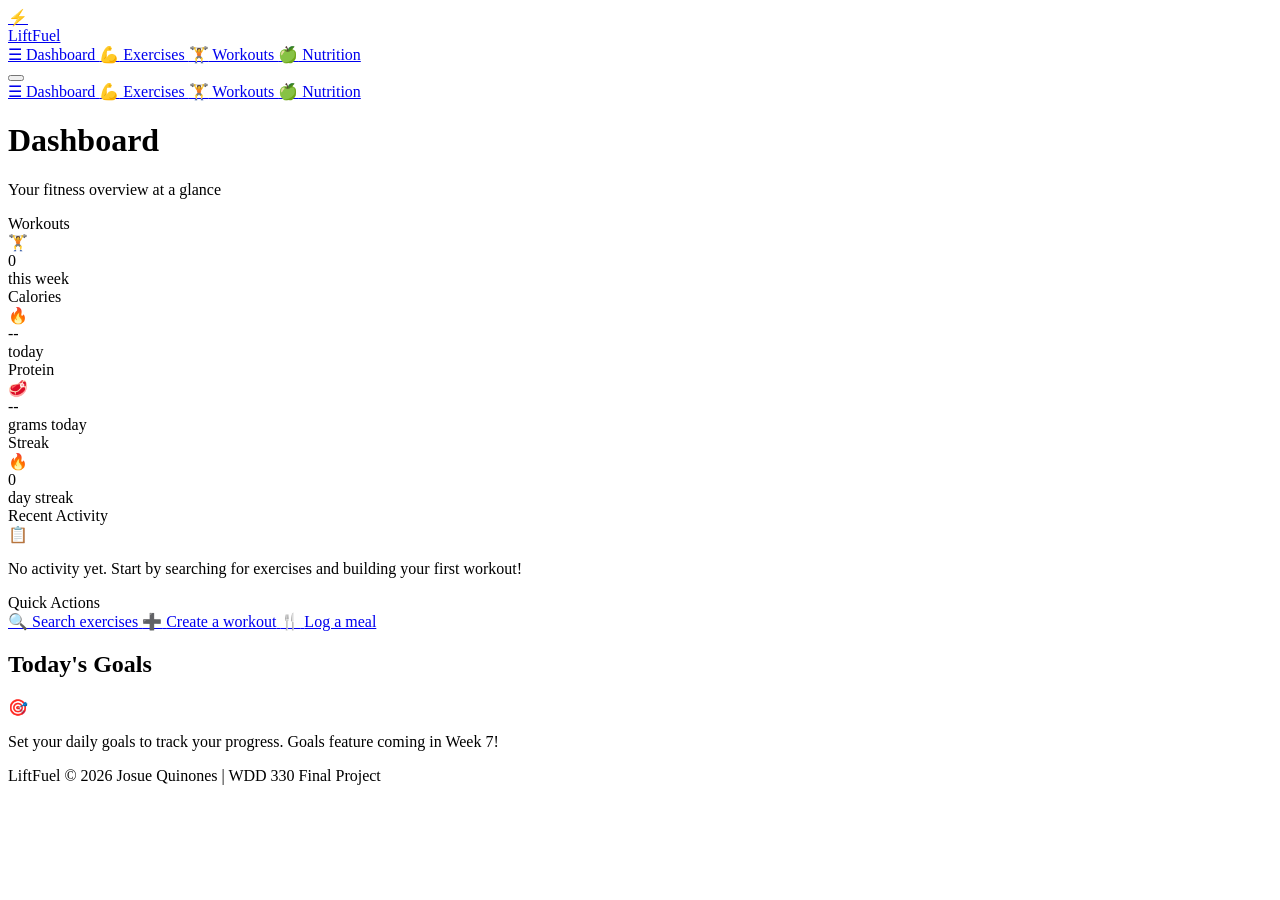
==== index.html @ 5df855d7 "Add HTML pages (dashboard, exercises, workouts, nutrition)" ====
<!DOCTYPE html>
<html lang="en">
<head>
  <meta charset="UTF-8">
  <meta name="viewport" content="width=device-width, initial-scale=1.0">
  <title>LiftFuel - Dashboard</title>
  <link rel="preconnect" href="https://fonts.googleapis.com">
  <link href="https://fonts.googleapis.com/css2?family=Inter:wght@400;500;600;700;800&display=swap" rel="stylesheet">
  <link rel="stylesheet" href="css/styles.css">
</head>
<body>

  <!-- Header -->
  <header class="site-header">
    <div class="container header-inner">
      <a href="index.html" class="logo">
        <div class="logo-icon">&#9889;</div>
        Lift<span>Fuel</span>
      </a>

      <nav class="main-nav" id="desktopNav">
        <a href="index.html" class="active">
          <span class="nav-icon">&#9776;</span> Dashboard
        </a>
        <a href="exercises.html">
          <span class="nav-icon">&#128170;</span> Exercises
        </a>
        <a href="workouts.html">
          <span class="nav-icon">&#127947;</span> Workouts
        </a>
        <a href="nutrition.html">
          <span class="nav-icon">&#127823;</span> Nutrition
        </a>
      </nav>

      <button class="menu-toggle" id="menuToggle" aria-label="Toggle menu">
        <span></span>
        <span></span>
        <span></span>
      </button>
    </div>
  </header>

  <!-- Mobile Nav -->
  <nav class="mobile-nav" id="mobileNav">
    <a href="index.html" class="active">
      <span class="nav-icon">&#9776;</span> Dashboard
    </a>
    <a href="exercises.html">
      <span class="nav-icon">&#128170;</span> Exercises
    </a>
    <a href="workouts.html">
      <span class="nav-icon">&#127947;</span> Workouts
    </a>
    <a href="nutrition.html">
      <span class="nav-icon">&#127823;</span> Nutrition
    </a>
  </nav>

  <!-- Main Content -->
  <main class="page-content">
    <div class="container">

      <!-- Page Header -->
      <div class="page-header">
        <h1>Dashboard</h1>
        <p>Your fitness overview at a glance</p>
      </div>

      <!-- Stat Cards -->
      <div class="grid-4" id="statCards">
        <div class="card stat-card">
          <div class="card-header">
            <span class="card-title">Workouts</span>
            <div class="card-icon green">&#127947;</div>
          </div>
          <div class="card-value" id="statWorkouts">0</div>
          <div class="card-subtitle">this week</div>
        </div>

        <div class="card stat-card">
          <div class="card-header">
            <span class="card-title">Calories</span>
            <div class="card-icon orange">&#128293;</div>
          </div>
          <div class="card-value" id="statCalories">--</div>
          <div class="card-subtitle">today</div>
        </div>

        <div class="card stat-card">
          <div class="card-header">
            <span class="card-title">Protein</span>
            <div class="card-icon blue">&#129385;</div>
          </div>
          <div class="card-value" id="statProtein">--</div>
          <div class="card-subtitle">grams today</div>
        </div>

        <div class="card stat-card">
          <div class="card-header">
            <span class="card-title">Streak</span>
            <div class="card-icon red">&#128293;</div>
          </div>
          <div class="card-value" id="statStreak">0</div>
          <div class="card-subtitle">day streak</div>
        </div>
      </div>

      <!-- Two Column Layout -->
      <div class="grid-2" style="margin-top: var(--space-xl);">

        <!-- Recent Activity -->
        <div class="card">
          <div class="card-header">
            <span class="card-title">Recent Activity</span>
          </div>
          <div class="state-message" id="recentActivity">
            <div class="state-icon">&#128203;</div>
            <p>No activity yet. Start by searching for exercises and building your first workout!</p>
          </div>
        </div>

        <!-- Quick Actions -->
        <div class="card">
          <div class="card-header">
            <span class="card-title">Quick Actions</span>
          </div>
          <div class="quick-actions">
            <a href="exercises.html" class="quick-action-item">
              <span class="qa-icon">&#128269;</span>
              <span class="qa-text">Search exercises</span>
            </a>
            <a href="workouts.html" class="quick-action-item">
              <span class="qa-icon">&#10133;</span>
              <span class="qa-text">Create a workout</span>
            </a>
            <a href="nutrition.html" class="quick-action-item">
              <span class="qa-icon">&#127860;</span>
              <span class="qa-text">Log a meal</span>
            </a>
          </div>
        </div>

      </div>

      <!-- Today's Goals (placeholder) -->
      <div style="margin-top: var(--space-xl);">
        <div class="section-header">
          <h2>Today's Goals</h2>
        </div>
        <div class="card">
          <div class="state-message" id="todayGoals">
            <div class="state-icon">&#127919;</div>
            <p>Set your daily goals to track your progress. Goals feature coming in Week 7!</p>
          </div>
        </div>
      </div>

    </div>
  </main>

  <!-- Footer -->
  <footer class="site-footer">
    <div class="container">
      <p>LiftFuel &copy; 2026 Josue Quinones | WDD 330 Final Project</p>
    </div>
  </footer>

  <script src="js/ui.js"></script>
  <script src="js/storage.js"></script>
  <script src="js/dashboard.js"></script>
</body>
</html>
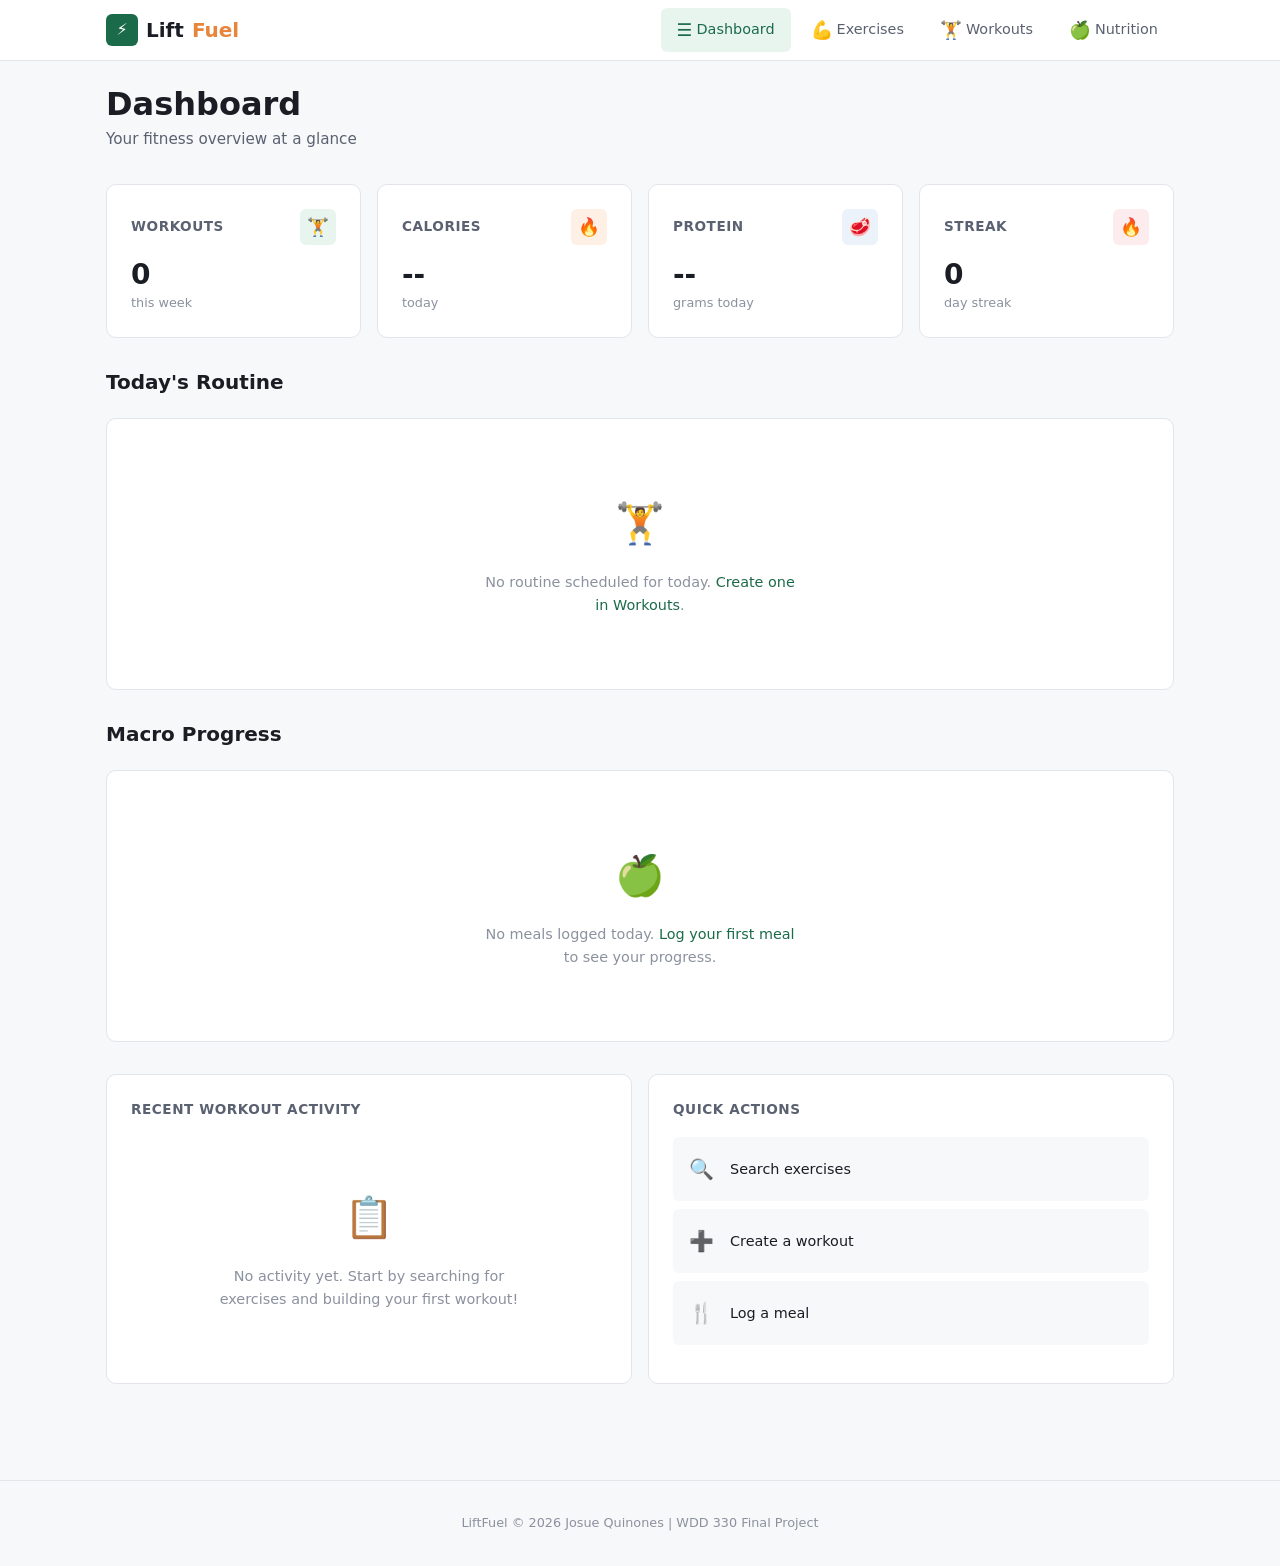
==== commit 94b09d51: "Add Today's Routine and Macro Progress sections Added sections for Today's Routine and Macro Progres" ====
--- a/index.html
+++ b/index.html
@@ -106,13 +106,37 @@
         </div>
       </div>
 
+      <!-- Today's Routine -->
+      <div style="margin-top: var(--space-xl);">
+        <div class="section-header">
+          <h2>Today's Routine</h2>
+        </div>
+        <div class="card" id="todayRoutineCard">
+          <div class="state-message" id="noRoutineMsg">
+            <div class="state-icon">&#127947;</div>
+            <p>No routine scheduled for today. <a href="workouts.html">Create one in Workouts</a>.</p>
+          </div>
+          <div id="todayRoutineContent" style="display: none;"></div>
+        </div>
+      </div>
+
+      <!-- Macro Progress -->
+      <div style="margin-top: var(--space-xl);">
+        <div class="section-header">
+          <h2>Macro Progress</h2>
+        </div>
+        <div class="card" id="macroProgressCard">
+          <div id="macroProgressContent"></div>
+        </div>
+      </div>
+
       <!-- Two Column Layout -->
       <div class="grid-2" style="margin-top: var(--space-xl);">
 
         <!-- Recent Activity -->
         <div class="card">
           <div class="card-header">
-            <span class="card-title">Recent Activity</span>
+            <span class="card-title">Recent Workout Activity</span>
           </div>
           <div class="state-message" id="recentActivity">
             <div class="state-icon">&#128203;</div>
@@ -143,19 +167,6 @@
 
       </div>
 
-      <!-- Today's Goals (placeholder) -->
-      <div style="margin-top: var(--space-xl);">
-        <div class="section-header">
-          <h2>Today's Goals</h2>
-        </div>
-        <div class="card">
-          <div class="state-message" id="todayGoals">
-            <div class="state-icon">&#127919;</div>
-            <p>Set your daily goals to track your progress. Goals feature coming in Week 7!</p>
-          </div>
-        </div>
-      </div>
-
     </div>
   </main>
 
--- a/css/styles.css
+++ b/css/styles.css
@@ -0,0 +1,1148 @@
+/* ============================================
+   LiftFuel - Workout & Nutrition Tracker
+   Base Styles & Graphic Identity
+   ============================================ */
+
+/* --- CSS Custom Properties (Brand Identity) --- */
+:root {
+  /* Primary palette */
+  --color-primary: #1B6B4A;
+  --color-primary-light: #238C61;
+  --color-primary-dark: #145236;
+  --color-primary-bg: #E8F5EE;
+
+  /* Accent */
+  --color-accent: #E8853D;
+  --color-accent-light: #F0A46A;
+  --color-accent-dark: #C96A24;
+
+  /* Neutrals */
+  --color-bg: #F7F8FA;
+  --color-surface: #FFFFFF;
+  --color-border: #E2E5EA;
+  --color-text: #1A1D23;
+  --color-text-secondary: #5A6170;
+  --color-text-muted: #8B919E;
+
+  /* Feedback */
+  --color-success: #22A75D;
+  --color-warning: #E8853D;
+  --color-error: #D94052;
+  --color-info: #3B82C4;
+
+  /* Spacing */
+  --space-xs: 0.25rem;
+  --space-sm: 0.5rem;
+  --space-md: 1rem;
+  --space-lg: 1.5rem;
+  --space-xl: 2rem;
+  --space-2xl: 3rem;
+
+  /* Typography */
+  --font-heading: 'Inter', system-ui, -apple-system, sans-serif;
+  --font-body: 'Inter', system-ui, -apple-system, sans-serif;
+  --font-mono: 'JetBrains Mono', 'Fira Code', monospace;
+
+  /* Radius */
+  --radius-sm: 6px;
+  --radius-md: 10px;
+  --radius-lg: 16px;
+  --radius-full: 9999px;
+
+  /* Shadows */
+  --shadow-sm: 0 1px 3px rgba(0, 0, 0, 0.06);
+  --shadow-md: 0 4px 12px rgba(0, 0, 0, 0.08);
+  --shadow-lg: 0 8px 24px rgba(0, 0, 0, 0.1);
+
+  /* Transitions */
+  --transition-fast: 150ms ease;
+  --transition-base: 250ms ease;
+}
+
+/* --- Reset & Base --- */
+*,
+*::before,
+*::after {
+  box-sizing: border-box;
+  margin: 0;
+  padding: 0;
+}
+
+html {
+  font-size: 16px;
+  scroll-behavior: smooth;
+}
+
+body {
+  font-family: var(--font-body);
+  color: var(--color-text);
+  background: var(--color-bg);
+  line-height: 1.6;
+  min-height: 100vh;
+  -webkit-font-smoothing: antialiased;
+}
+
+a {
+  color: var(--color-primary);
+  text-decoration: none;
+  transition: color var(--transition-fast);
+}
+
+a:hover {
+  color: var(--color-primary-light);
+}
+
+img {
+  max-width: 100%;
+  display: block;
+}
+
+button {
+  cursor: pointer;
+  font-family: inherit;
+  font-size: inherit;
+  border: none;
+  background: none;
+}
+
+ul, ol {
+  list-style: none;
+}
+
+/* --- Typography --- */
+h1, h2, h3, h4 {
+  font-family: var(--font-heading);
+  font-weight: 700;
+  line-height: 1.2;
+  color: var(--color-text);
+}
+
+h1 { font-size: 1.75rem; }
+h2 { font-size: 1.375rem; }
+h3 { font-size: 1.125rem; }
+h4 { font-size: 1rem; }
+
+.text-secondary { color: var(--color-text-secondary); }
+.text-muted { color: var(--color-text-muted); }
+.text-accent { color: var(--color-accent); }
+.text-primary { color: var(--color-primary); }
+
+/* --- Layout --- */
+.container {
+  width: 100%;
+  max-width: 1100px;
+  margin: 0 auto;
+  padding: 0 var(--space-md);
+}
+
+.page-content {
+  padding: var(--space-lg) 0 var(--space-2xl);
+}
+
+/* --- Header & Navigation --- */
+.site-header {
+  background: var(--color-surface);
+  border-bottom: 1px solid var(--color-border);
+  position: sticky;
+  top: 0;
+  z-index: 100;
+}
+
+.header-inner {
+  display: flex;
+  align-items: center;
+  justify-content: space-between;
+  height: 60px;
+}
+
+.logo {
+  display: flex;
+  align-items: center;
+  gap: var(--space-sm);
+  font-family: var(--font-heading);
+  font-weight: 800;
+  font-size: 1.25rem;
+  color: var(--color-text);
+}
+
+.logo-icon {
+  width: 32px;
+  height: 32px;
+  background: var(--color-primary);
+  border-radius: var(--radius-sm);
+  display: flex;
+  align-items: center;
+  justify-content: center;
+  color: white;
+  font-size: 1rem;
+}
+
+.logo span {
+  color: var(--color-accent);
+}
+
+/* Desktop nav */
+.main-nav {
+  display: none;
+}
+
+.main-nav a {
+  display: flex;
+  align-items: center;
+  gap: var(--space-xs);
+  padding: var(--space-sm) var(--space-md);
+  color: var(--color-text-secondary);
+  font-weight: 500;
+  font-size: 0.9rem;
+  border-radius: var(--radius-sm);
+  transition: all var(--transition-fast);
+}
+
+.main-nav a:hover,
+.main-nav a.active {
+  color: var(--color-primary);
+  background: var(--color-primary-bg);
+}
+
+.main-nav a .nav-icon {
+  font-size: 1.1rem;
+}
+
+/* Mobile hamburger */
+.menu-toggle {
+  display: flex;
+  flex-direction: column;
+  gap: 5px;
+  padding: var(--space-sm);
+}
+
+.menu-toggle span {
+  display: block;
+  width: 22px;
+  height: 2px;
+  background: var(--color-text);
+  border-radius: 2px;
+  transition: all var(--transition-base);
+}
+
+.menu-toggle.open span:nth-child(1) {
+  transform: rotate(45deg) translate(5px, 5px);
+}
+.menu-toggle.open span:nth-child(2) {
+  opacity: 0;
+}
+.menu-toggle.open span:nth-child(3) {
+  transform: rotate(-45deg) translate(5px, -5px);
+}
+
+/* Mobile nav drawer */
+.mobile-nav {
+  display: none;
+  position: fixed;
+  top: 60px;
+  left: 0;
+  right: 0;
+  bottom: 0;
+  background: var(--color-surface);
+  z-index: 99;
+  padding: var(--space-lg);
+  flex-direction: column;
+  gap: var(--space-sm);
+}
+
+.mobile-nav.open {
+  display: flex;
+}
+
+.mobile-nav a {
+  display: flex;
+  align-items: center;
+  gap: var(--space-sm);
+  padding: var(--space-md);
+  color: var(--color-text-secondary);
+  font-weight: 500;
+  font-size: 1rem;
+  border-radius: var(--radius-md);
+  transition: all var(--transition-fast);
+}
+
+.mobile-nav a:hover,
+.mobile-nav a.active {
+  color: var(--color-primary);
+  background: var(--color-primary-bg);
+}
+
+.mobile-nav a .nav-icon {
+  font-size: 1.25rem;
+}
+
+/* --- Buttons --- */
+.btn {
+  display: inline-flex;
+  align-items: center;
+  justify-content: center;
+  gap: var(--space-sm);
+  padding: 0.6rem 1.25rem;
+  font-weight: 600;
+  font-size: 0.9rem;
+  border-radius: var(--radius-sm);
+  transition: all var(--transition-fast);
+  white-space: nowrap;
+}
+
+.btn-primary {
+  background: var(--color-primary);
+  color: white;
+}
+.btn-primary:hover {
+  background: var(--color-primary-light);
+  color: white;
+}
+
+.btn-accent {
+  background: var(--color-accent);
+  color: white;
+}
+.btn-accent:hover {
+  background: var(--color-accent-light);
+  color: white;
+}
+
+.btn-outline {
+  border: 1.5px solid var(--color-border);
+  color: var(--color-text);
+  background: var(--color-surface);
+}
+.btn-outline:hover {
+  border-color: var(--color-primary);
+  color: var(--color-primary);
+}
+
+.btn-sm {
+  padding: 0.4rem 0.85rem;
+  font-size: 0.8rem;
+}
+
+.btn-lg {
+  padding: 0.75rem 1.5rem;
+  font-size: 1rem;
+}
+
+/* --- Cards --- */
+.card {
+  background: var(--color-surface);
+  border: 1px solid var(--color-border);
+  border-radius: var(--radius-md);
+  padding: var(--space-lg);
+  transition: box-shadow var(--transition-fast);
+}
+
+.card:hover {
+  box-shadow: var(--shadow-sm);
+}
+
+.card-header {
+  display: flex;
+  align-items: center;
+  justify-content: space-between;
+  margin-bottom: var(--space-md);
+}
+
+.card-title {
+  font-size: 0.85rem;
+  font-weight: 600;
+  color: var(--color-text-secondary);
+  text-transform: uppercase;
+  letter-spacing: 0.04em;
+}
+
+.card-icon {
+  width: 36px;
+  height: 36px;
+  border-radius: var(--radius-sm);
+  display: flex;
+  align-items: center;
+  justify-content: center;
+  font-size: 1.1rem;
+}
+
+.card-value {
+  font-size: 1.75rem;
+  font-weight: 800;
+  color: var(--color-text);
+  line-height: 1;
+  margin-bottom: var(--space-xs);
+}
+
+.card-subtitle {
+  font-size: 0.8rem;
+  color: var(--color-text-muted);
+}
+
+/* --- Grid Layouts --- */
+.grid-2 {
+  display: grid;
+  grid-template-columns: 1fr;
+  gap: var(--space-md);
+}
+
+.grid-3 {
+  display: grid;
+  grid-template-columns: 1fr;
+  gap: var(--space-md);
+}
+
+.grid-4 {
+  display: grid;
+  grid-template-columns: repeat(2, 1fr);
+  gap: var(--space-md);
+}
+
+/* --- Form Elements --- */
+.input-group {
+  position: relative;
+}
+
+.input-group input,
+.input-group select {
+  width: 100%;
+  padding: 0.65rem 1rem;
+  font-family: inherit;
+  font-size: 0.9rem;
+  border: 1.5px solid var(--color-border);
+  border-radius: var(--radius-sm);
+  background: var(--color-surface);
+  color: var(--color-text);
+  transition: border-color var(--transition-fast);
+}
+
+.input-group input:focus,
+.input-group select:focus {
+  outline: none;
+  border-color: var(--color-primary);
+  box-shadow: 0 0 0 3px var(--color-primary-bg);
+}
+
+.input-group input::placeholder {
+  color: var(--color-text-muted);
+}
+
+.search-bar {
+  display: flex;
+  gap: var(--space-sm);
+}
+
+.search-bar input {
+  flex: 1;
+}
+
+/* --- Tags / Badges --- */
+.badge {
+  display: inline-flex;
+  align-items: center;
+  padding: 0.2rem 0.6rem;
+  font-size: 0.75rem;
+  font-weight: 600;
+  border-radius: var(--radius-full);
+  gap: var(--space-xs);
+}
+
+.badge-primary {
+  background: var(--color-primary-bg);
+  color: var(--color-primary);
+}
+
+.badge-accent {
+  background: #FEF0E5;
+  color: var(--color-accent-dark);
+}
+
+/* --- Filter Pills --- */
+.filter-group {
+  display: flex;
+  flex-wrap: wrap;
+  gap: var(--space-sm);
+  margin: var(--space-md) 0;
+}
+
+.filter-pill {
+  padding: 0.35rem 0.85rem;
+  font-size: 0.8rem;
+  font-weight: 500;
+  border-radius: var(--radius-full);
+  border: 1.5px solid var(--color-border);
+  color: var(--color-text-secondary);
+  background: var(--color-surface);
+  cursor: pointer;
+  transition: all var(--transition-fast);
+}
+
+.filter-pill:hover,
+.filter-pill.active {
+  border-color: var(--color-primary);
+  color: var(--color-primary);
+  background: var(--color-primary-bg);
+}
+
+/* --- Exercise Cards --- */
+.exercise-list {
+  display: grid;
+  grid-template-columns: 1fr;
+  gap: var(--space-md);
+}
+
+.exercise-card {
+  background: var(--color-surface);
+  border: 1px solid var(--color-border);
+  border-radius: var(--radius-md);
+  padding: var(--space-lg);
+  cursor: pointer;
+  transition: all var(--transition-fast);
+}
+
+.exercise-card:hover {
+  border-color: var(--color-primary-light);
+  box-shadow: var(--shadow-sm);
+}
+
+.exercise-card h3 {
+  margin-bottom: var(--space-xs);
+}
+
+.exercise-meta {
+  display: flex;
+  flex-wrap: wrap;
+  gap: var(--space-sm);
+  margin-top: var(--space-sm);
+}
+
+/* --- Modal --- */
+.modal-overlay {
+  position: fixed;
+  inset: 0;
+  background: rgba(0, 0, 0, 0.5);
+  z-index: 200;
+  display: flex;
+  align-items: center;
+  justify-content: center;
+  padding: var(--space-md);
+  opacity: 0;
+  pointer-events: none;
+  transition: opacity var(--transition-base);
+}
+
+.modal-overlay.open {
+  opacity: 1;
+  pointer-events: all;
+}
+
+.modal {
+  background: var(--color-surface);
+  border-radius: var(--radius-lg);
+  max-width: 560px;
+  width: 100%;
+  max-height: 85vh;
+  overflow-y: auto;
+  padding: var(--space-xl);
+  position: relative;
+  transform: translateY(16px);
+  transition: transform var(--transition-base);
+}
+
+.modal-overlay.open .modal {
+  transform: translateY(0);
+}
+
+.modal-close {
+  position: absolute;
+  top: var(--space-md);
+  right: var(--space-md);
+  width: 32px;
+  height: 32px;
+  border-radius: var(--radius-full);
+  display: flex;
+  align-items: center;
+  justify-content: center;
+  color: var(--color-text-muted);
+  transition: all var(--transition-fast);
+  font-size: 1.25rem;
+}
+
+.modal-close:hover {
+  background: var(--color-bg);
+  color: var(--color-text);
+}
+
+.modal h2 {
+  margin-bottom: var(--space-md);
+  padding-right: var(--space-xl);
+}
+
+.modal .detail-section {
+  margin-bottom: var(--space-lg);
+}
+
+.modal .detail-section h4 {
+  color: var(--color-text-secondary);
+  text-transform: uppercase;
+  font-size: 0.75rem;
+  letter-spacing: 0.05em;
+  margin-bottom: var(--space-sm);
+}
+
+.modal .detail-section p,
+.modal .detail-section ul {
+  font-size: 0.9rem;
+  color: var(--color-text-secondary);
+  line-height: 1.7;
+}
+
+.modal .detail-section ul {
+  list-style: disc;
+  padding-left: var(--space-lg);
+}
+
+.modal .detail-section img {
+  border-radius: var(--radius-sm);
+  margin-top: var(--space-sm);
+}
+
+/* --- Loading / Empty / Error States --- */
+.state-message {
+  text-align: center;
+  padding: var(--space-2xl) var(--space-lg);
+  color: var(--color-text-muted);
+}
+
+.state-message .state-icon {
+  font-size: 2.5rem;
+  margin-bottom: var(--space-md);
+}
+
+.state-message p {
+  font-size: 0.9rem;
+  max-width: 320px;
+  margin: 0 auto;
+}
+
+.spinner {
+  display: inline-block;
+  width: 24px;
+  height: 24px;
+  border: 3px solid var(--color-border);
+  border-top-color: var(--color-primary);
+  border-radius: 50%;
+  animation: spin 0.7s linear infinite;
+}
+
+@keyframes spin {
+  to { transform: rotate(360deg); }
+}
+
+/* --- Dashboard Stat Cards --- */
+.stat-card .card-icon.green {
+  background: var(--color-primary-bg);
+  color: var(--color-primary);
+}
+.stat-card .card-icon.orange {
+  background: #FEF0E5;
+  color: var(--color-accent);
+}
+.stat-card .card-icon.blue {
+  background: #EBF2FA;
+  color: var(--color-info);
+}
+.stat-card .card-icon.red {
+  background: #FCECED;
+  color: var(--color-error);
+}
+
+/* --- Section Headers --- */
+.section-header {
+  display: flex;
+  align-items: center;
+  justify-content: space-between;
+  margin-bottom: var(--space-lg);
+}
+
+.section-header h2 {
+  font-size: 1.25rem;
+}
+
+/* --- Page Header --- */
+.page-header {
+  margin-bottom: var(--space-xl);
+}
+
+.page-header h1 {
+  margin-bottom: var(--space-xs);
+}
+
+.page-header p {
+  color: var(--color-text-secondary);
+  font-size: 0.95rem;
+}
+
+/* --- Quick Action List (Dashboard) --- */
+.quick-actions {
+  display: flex;
+  flex-direction: column;
+  gap: var(--space-sm);
+}
+
+.quick-action-item {
+  display: flex;
+  align-items: center;
+  gap: var(--space-md);
+  padding: var(--space-md);
+  border-radius: var(--radius-sm);
+  background: var(--color-bg);
+  transition: all var(--transition-fast);
+  text-decoration: none;
+  color: var(--color-text);
+}
+
+.quick-action-item:hover {
+  background: var(--color-primary-bg);
+  color: var(--color-primary);
+}
+
+.quick-action-item .qa-icon {
+  font-size: 1.25rem;
+}
+
+.quick-action-item .qa-text {
+  font-weight: 500;
+  font-size: 0.9rem;
+}
+
+/* --- Footer --- */
+.site-footer {
+  text-align: center;
+  padding: var(--space-xl) 0;
+  color: var(--color-text-muted);
+  font-size: 0.8rem;
+  border-top: 1px solid var(--color-border);
+  margin-top: var(--space-2xl);
+}
+
+/* --- Tabs --- */
+.tabs {
+  display: flex;
+  gap: var(--space-xs);
+  margin-bottom: var(--space-lg);
+  border-bottom: 2px solid var(--color-border);
+}
+
+.tab-btn {
+  padding: var(--space-sm) var(--space-md);
+  font-weight: 600;
+  font-size: 0.9rem;
+  color: var(--color-text-muted);
+  border-bottom: 2px solid transparent;
+  margin-bottom: -2px;
+  transition: all var(--transition-fast);
+}
+
+.tab-btn:hover {
+  color: var(--color-text-secondary);
+}
+
+.tab-btn.active {
+  color: var(--color-primary);
+  border-bottom-color: var(--color-primary);
+}
+
+.tab-panel {
+  display: none;
+}
+
+.tab-panel.active {
+  display: block;
+}
+
+/* --- Workout Builder Forms --- */
+.routine-form {
+  display: flex;
+  flex-direction: column;
+  gap: var(--space-md);
+}
+
+.form-row {
+  display: flex;
+  gap: var(--space-sm);
+  align-items: flex-end;
+  flex-wrap: wrap;
+}
+
+.form-group {
+  display: flex;
+  flex-direction: column;
+  gap: var(--space-xs);
+  flex: 1;
+  min-width: 0;
+}
+
+.form-group label {
+  font-size: 0.8rem;
+  font-weight: 600;
+  color: var(--color-text-secondary);
+  text-transform: uppercase;
+  letter-spacing: 0.04em;
+}
+
+.form-group input,
+.form-group select {
+  width: 100%;
+  padding: 0.55rem 0.75rem;
+  font-family: inherit;
+  font-size: 0.9rem;
+  border: 1.5px solid var(--color-border);
+  border-radius: var(--radius-sm);
+  background: var(--color-surface);
+  color: var(--color-text);
+  transition: border-color var(--transition-fast);
+}
+
+.form-group input:focus,
+.form-group select:focus {
+  outline: none;
+  border-color: var(--color-primary);
+  box-shadow: 0 0 0 3px var(--color-primary-bg);
+}
+
+.form-group-narrow {
+  flex: 0 0 80px;
+}
+
+/* --- Exercise List in Builder --- */
+.exercise-item {
+  display: flex;
+  align-items: center;
+  justify-content: space-between;
+  padding: var(--space-md);
+  background: var(--color-bg);
+  border-radius: var(--radius-sm);
+  gap: var(--space-sm);
+}
+
+.exercise-item-info {
+  flex: 1;
+  min-width: 0;
+}
+
+.exercise-item-name {
+  font-weight: 600;
+  font-size: 0.9rem;
+  color: var(--color-text);
+}
+
+.exercise-item-detail {
+  font-size: 0.8rem;
+  color: var(--color-text-muted);
+}
+
+.exercise-item .btn-remove {
+  color: var(--color-error);
+  font-size: 1.1rem;
+  padding: var(--space-xs);
+  flex-shrink: 0;
+}
+
+.exercise-item .btn-remove:hover {
+  background: #FCECED;
+  border-radius: var(--radius-sm);
+}
+
+/* --- Routine Cards --- */
+.routine-card {
+  background: var(--color-surface);
+  border: 1px solid var(--color-border);
+  border-radius: var(--radius-md);
+  padding: var(--space-lg);
+  margin-bottom: var(--space-md);
+}
+
+.routine-card-header {
+  display: flex;
+  align-items: center;
+  justify-content: space-between;
+  margin-bottom: var(--space-md);
+}
+
+.routine-card-header h3 {
+  font-size: 1.05rem;
+}
+
+.routine-days {
+  display: flex;
+  gap: var(--space-xs);
+  flex-wrap: wrap;
+}
+
+.day-badge {
+  display: inline-flex;
+  align-items: center;
+  justify-content: center;
+  width: 32px;
+  height: 32px;
+  font-size: 0.7rem;
+  font-weight: 700;
+  border-radius: var(--radius-full);
+  border: 1.5px solid var(--color-border);
+  color: var(--color-text-muted);
+  cursor: pointer;
+  transition: all var(--transition-fast);
+}
+
+.day-badge.active,
+.day-badge.selected {
+  background: var(--color-primary);
+  border-color: var(--color-primary);
+  color: white;
+}
+
+.routine-exercises {
+  display: flex;
+  flex-direction: column;
+  gap: var(--space-sm);
+}
+
+.routine-actions {
+  display: flex;
+  gap: var(--space-sm);
+  margin-top: var(--space-md);
+  padding-top: var(--space-md);
+  border-top: 1px solid var(--color-border);
+}
+
+/* --- Session / Log Cards --- */
+.session-card {
+  background: var(--color-surface);
+  border: 1px solid var(--color-border);
+  border-radius: var(--radius-md);
+  padding: var(--space-lg);
+  margin-bottom: var(--space-md);
+}
+
+.session-header {
+  display: flex;
+  align-items: center;
+  justify-content: space-between;
+  margin-bottom: var(--space-md);
+}
+
+.session-date {
+  font-size: 0.8rem;
+  color: var(--color-text-muted);
+}
+
+.session-exercises {
+  display: flex;
+  flex-direction: column;
+  gap: var(--space-sm);
+}
+
+.log-set-row {
+  display: flex;
+  gap: var(--space-sm);
+  align-items: center;
+}
+
+.log-set-row .form-group {
+  flex: 0 0 70px;
+}
+
+.log-set-row .set-number {
+  font-size: 0.8rem;
+  font-weight: 700;
+  color: var(--color-text-muted);
+  width: 30px;
+  text-align: center;
+  flex-shrink: 0;
+}
+
+/* --- Nutrition / Meal Sections --- */
+.food-search-container {
+  margin-bottom: var(--space-lg);
+}
+
+.food-result-item {
+  display: flex;
+  align-items: center;
+  justify-content: space-between;
+  padding: var(--space-md);
+  background: var(--color-bg);
+  border-radius: var(--radius-sm);
+  margin-bottom: var(--space-sm);
+  gap: var(--space-md);
+}
+
+.food-result-info {
+  flex: 1;
+  min-width: 0;
+}
+
+.food-result-name {
+  font-weight: 600;
+  font-size: 0.9rem;
+  color: var(--color-text);
+}
+
+.food-result-brand {
+  font-size: 0.8rem;
+  color: var(--color-text-muted);
+}
+
+.food-result-macros {
+  display: flex;
+  gap: var(--space-md);
+  font-size: 0.8rem;
+  color: var(--color-text-secondary);
+  margin-top: var(--space-xs);
+}
+
+.macro-label {
+  font-weight: 600;
+}
+
+.meal-section {
+  margin-bottom: var(--space-lg);
+}
+
+.meal-section-header {
+  display: flex;
+  align-items: center;
+  justify-content: space-between;
+  margin-bottom: var(--space-sm);
+  padding-bottom: var(--space-sm);
+  border-bottom: 1px solid var(--color-border);
+}
+
+.meal-section-header h3 {
+  font-size: 1rem;
+  display: flex;
+  align-items: center;
+  gap: var(--space-sm);
+}
+
+.meal-item {
+  display: flex;
+  align-items: center;
+  justify-content: space-between;
+  padding: var(--space-sm) var(--space-md);
+  border-radius: var(--radius-sm);
+  gap: var(--space-sm);
+}
+
+.meal-item:hover {
+  background: var(--color-bg);
+}
+
+.meal-item-name {
+  font-size: 0.9rem;
+  flex: 1;
+  min-width: 0;
+}
+
+.meal-item-macros {
+  display: flex;
+  gap: var(--space-md);
+  font-size: 0.8rem;
+  color: var(--color-text-secondary);
+  flex-shrink: 0;
+}
+
+/* --- Macro Totals Bar --- */
+.macro-totals {
+  display: grid;
+  grid-template-columns: repeat(4, 1fr);
+  gap: var(--space-sm);
+  padding: var(--space-md);
+  background: var(--color-primary-bg);
+  border-radius: var(--radius-md);
+  margin-bottom: var(--space-lg);
+}
+
+.macro-total-item {
+  text-align: center;
+}
+
+.macro-total-value {
+  font-size: 1.25rem;
+  font-weight: 800;
+  color: var(--color-primary);
+  line-height: 1.2;
+}
+
+.macro-total-label {
+  font-size: 0.7rem;
+  font-weight: 600;
+  color: var(--color-primary-dark);
+  text-transform: uppercase;
+  letter-spacing: 0.03em;
+}
+
+/* --- Serving Size Input --- */
+.serving-row {
+  display: flex;
+  gap: var(--space-sm);
+  align-items: center;
+  margin-top: var(--space-sm);
+}
+
+.serving-row input {
+  width: 70px;
+  padding: 0.4rem 0.5rem;
+  font-family: inherit;
+  font-size: 0.85rem;
+  border: 1.5px solid var(--color-border);
+  border-radius: var(--radius-sm);
+  text-align: center;
+}
+
+.serving-row input:focus {
+  outline: none;
+  border-color: var(--color-primary);
+}
+
+.serving-row span {
+  font-size: 0.8rem;
+  color: var(--color-text-muted);
+}
+
+/* --- Empty inline message --- */
+.empty-inline {
+  text-align: center;
+  padding: var(--space-lg);
+  color: var(--color-text-muted);
+  font-size: 0.85rem;
+}
+
+/* ============================================
+   Responsive Breakpoints
+   ============================================ */
+
+/* Tablet (640px+) */
+@media (min-width: 640px) {
+  .grid-2 { grid-template-columns: repeat(2, 1fr); }
+  .grid-3 { grid-template-columns: repeat(2, 1fr); }
+  .exercise-list { grid-template-columns: repeat(2, 1fr); }
+
+  h1 { font-size: 2rem; }
+}
+
+/* Desktop (900px+) */
+@media (min-width: 900px) {
+  .menu-toggle { display: none; }
+
+  .main-nav {
+    display: flex;
+    align-items: center;
+    gap: var(--space-xs);
+  }
+
+  .grid-3 { grid-template-columns: repeat(3, 1fr); }
+  .grid-4 { grid-template-columns: repeat(4, 1fr); }
+  .exercise-list { grid-template-columns: repeat(3, 1fr); }
+}
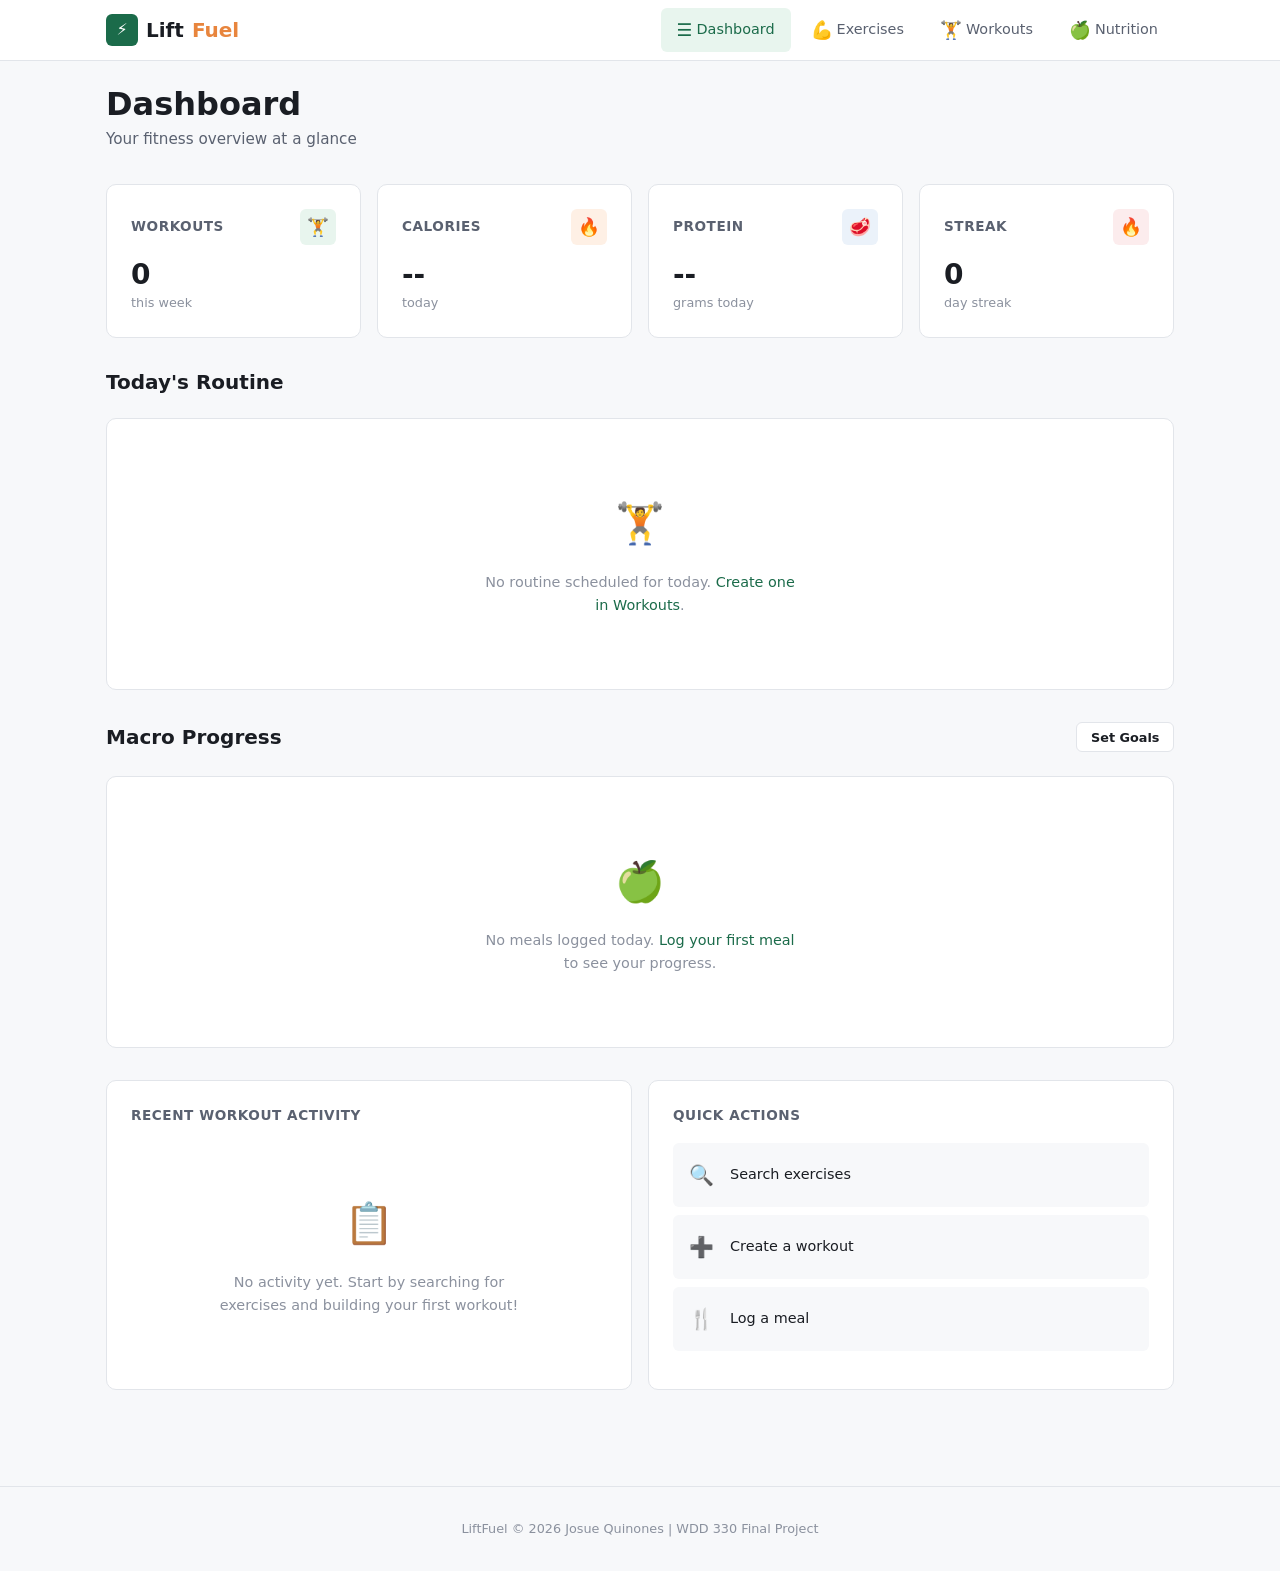
==== commit d4280c1b: "Add Week 7 features: goal setting, progress rings, rest timer, loading/error states, and CSS animati" ====
--- a/index.html
+++ b/index.html
@@ -124,9 +124,44 @@
       <div style="margin-top: var(--space-xl);">
         <div class="section-header">
           <h2>Macro Progress</h2>
+          <button class="btn btn-outline btn-sm" id="setGoalsBtn">Set Goals</button>
         </div>
         <div class="card" id="macroProgressCard">
           <div id="macroProgressContent"></div>
+        </div>
+      </div>
+
+      <!-- Goals Modal -->
+      <div class="modal-overlay" id="goalsModal">
+        <div class="modal">
+          <button class="modal-close" id="goalsModalClose">&times;</button>
+          <h2>Set Your Goals</h2>
+          <div class="goals-modal-body">
+            <p class="text-secondary" style="margin-bottom: var(--space-lg); font-size: 0.9rem;">
+              Set daily targets to track your progress with animated rings on the dashboard.
+            </p>
+            <div class="form-group" style="margin-bottom: var(--space-md);">
+              <label for="goalCalories">Daily Calories</label>
+              <input type="number" id="goalCalories" placeholder="e.g., 2500" min="0" step="50">
+            </div>
+            <div class="form-group" style="margin-bottom: var(--space-md);">
+              <label for="goalProtein">Daily Protein (g)</label>
+              <input type="number" id="goalProtein" placeholder="e.g., 150" min="0" step="5">
+            </div>
+            <div class="form-group" style="margin-bottom: var(--space-md);">
+              <label for="goalCarbs">Daily Carbs (g)</label>
+              <input type="number" id="goalCarbs" placeholder="e.g., 300" min="0" step="5">
+            </div>
+            <div class="form-group" style="margin-bottom: var(--space-md);">
+              <label for="goalFat">Daily Fat (g)</label>
+              <input type="number" id="goalFat" placeholder="e.g., 80" min="0" step="5">
+            </div>
+            <div class="form-group" style="margin-bottom: var(--space-lg);">
+              <label for="goalWorkouts">Weekly Workouts</label>
+              <input type="number" id="goalWorkouts" placeholder="e.g., 5" min="0" max="7">
+            </div>
+            <button class="btn btn-accent" id="saveGoalsBtn" style="width: 100%;">Save Goals</button>
+          </div>
         </div>
       </div>
 
--- a/css/styles.css
+++ b/css/styles.css
@@ -290,6 +290,10 @@
   white-space: nowrap;
 }
 
+.btn:active {
+  transform: scale(0.96);
+}
+
 .btn-primary {
   background: var(--color-primary);
   color: white;
@@ -497,12 +501,13 @@
   border-radius: var(--radius-md);
   padding: var(--space-lg);
   cursor: pointer;
-  transition: all var(--transition-fast);
+  transition: all var(--transition-base);
 }
 
 .exercise-card:hover {
   border-color: var(--color-primary-light);
-  box-shadow: var(--shadow-sm);
+  box-shadow: var(--shadow-md);
+  transform: translateY(-3px);
 }
 
 .exercise-card h3 {
@@ -545,12 +550,14 @@
   overflow-y: auto;
   padding: var(--space-xl);
   position: relative;
-  transform: translateY(16px);
-  transition: transform var(--transition-base);
+  transform: translateY(16px) scale(0.95);
+  transition: transform 0.3s cubic-bezier(0.4, 0, 0.2, 1), opacity 0.3s ease;
+  opacity: 0;
 }
 
 .modal-overlay.open .modal {
-  transform: translateY(0);
+  transform: translateY(0) scale(1);
+  opacity: 1;
 }
 
 .modal-close {
@@ -639,7 +646,78 @@
   to { transform: rotate(360deg); }
 }
 
+/* Inline link-style button (for retry links inside messages) */
+.btn-link {
+  background: none;
+  border: none;
+  color: var(--color-primary);
+  cursor: pointer;
+  font-size: inherit;
+  padding: 0;
+  text-decoration: underline;
+  font-family: inherit;
+  transition: color var(--transition-base);
+}
+
+.btn-link:hover {
+  color: var(--color-accent);
+}
+
+/* Filter loading state */
+.filter-loading {
+  display: inline-flex;
+  align-items: center;
+  gap: var(--space-sm);
+  font-size: 0.85rem;
+  color: var(--color-text-muted);
+  padding: var(--space-xs) var(--space-md);
+}
+
+/* State message fade-in */
+.state-message {
+  animation: fadeIn 0.3s ease;
+}
+
+@keyframes fadeIn {
+  from { opacity: 0; transform: translateY(8px); }
+  to   { opacity: 1; transform: translateY(0); }
+}
+
 /* --- Dashboard Stat Cards --- */
+.stat-card {
+  transition: transform var(--transition-base), box-shadow var(--transition-base);
+  animation: cardSlideUp 0.5s ease backwards;
+}
+
+.stat-card:nth-child(1) { animation-delay: 0s; }
+.stat-card:nth-child(2) { animation-delay: 0.1s; }
+.stat-card:nth-child(3) { animation-delay: 0.2s; }
+.stat-card:nth-child(4) { animation-delay: 0.3s; }
+
+@keyframes cardSlideUp {
+  from {
+    opacity: 0;
+    transform: translateY(20px);
+  }
+  to {
+    opacity: 1;
+    transform: translateY(0);
+  }
+}
+
+.stat-card:hover {
+  transform: translateY(-4px);
+  box-shadow: var(--shadow-md);
+}
+
+.stat-card .card-icon {
+  transition: transform var(--transition-base);
+}
+
+.stat-card:hover .card-icon {
+  transform: scale(1.15) rotate(5deg);
+}
+
 .stat-card .card-icon.green {
   background: var(--color-primary-bg);
   color: var(--color-primary);
@@ -705,6 +783,7 @@
 .quick-action-item:hover {
   background: var(--color-primary-bg);
   color: var(--color-primary);
+  transform: translateX(6px);
 }
 
 .quick-action-item .qa-icon {
@@ -1146,3 +1225,405 @@
   .grid-4 { grid-template-columns: repeat(4, 1fr); }
   .exercise-list { grid-template-columns: repeat(3, 1fr); }
 }
+
+/* ============================================
+   Dashboard - Today's Routine
+   ============================================ */
+
+.routine-summary {
+  padding: var(--space-md);
+}
+
+.routine-summary + .routine-summary {
+  border-top: 1px solid var(--color-border);
+}
+
+.routine-summary-header {
+  display: flex;
+  align-items: center;
+  justify-content: space-between;
+  margin-bottom: var(--space-md);
+}
+
+.routine-summary-name {
+  font-size: 1.05rem;
+  font-weight: 600;
+  color: var(--color-text);
+  margin: 0;
+}
+
+.routine-exercise-list {
+  display: flex;
+  flex-direction: column;
+  gap: var(--space-sm);
+}
+
+.routine-exercise-row {
+  display: flex;
+  align-items: center;
+  justify-content: space-between;
+  padding: var(--space-sm) var(--space-md);
+  background: var(--color-bg);
+  border-radius: var(--radius-sm);
+}
+
+.routine-exercise-name {
+  font-weight: 500;
+  font-size: 0.9rem;
+  color: var(--color-text);
+}
+
+.routine-exercise-detail {
+  font-size: 0.85rem;
+  color: var(--color-text-secondary);
+  white-space: nowrap;
+}
+
+/* ============================================
+   Dashboard - Macro Progress
+   ============================================ */
+
+.macro-progress-grid {
+  display: grid;
+  grid-template-columns: 1fr;
+  gap: var(--space-lg);
+}
+
+@media (min-width: 600px) {
+  .macro-progress-grid {
+    grid-template-columns: 1fr 1fr;
+  }
+}
+
+.macro-progress-item {
+  display: flex;
+  flex-direction: column;
+  gap: var(--space-xs);
+}
+
+.macro-progress-label {
+  display: flex;
+  justify-content: space-between;
+  align-items: baseline;
+}
+
+.macro-progress-name {
+  font-weight: 600;
+  font-size: 0.9rem;
+  color: var(--color-text);
+}
+
+.macro-progress-value {
+  font-size: 0.85rem;
+  color: var(--color-text-secondary);
+  font-variant-numeric: tabular-nums;
+}
+
+.progress-bar-track {
+  width: 100%;
+  height: 10px;
+  background: var(--color-border);
+  border-radius: var(--radius-full);
+  overflow: hidden;
+}
+
+.progress-bar-fill {
+  height: 100%;
+  border-radius: var(--radius-full);
+  transition: width 0.4s ease;
+}
+
+.macro-progress-percent {
+  font-size: 0.75rem;
+  color: var(--color-text-muted);
+  text-align: right;
+}
+
+/* ============================================
+   Dashboard - Animated Progress Rings
+   ============================================ */
+
+.progress-rings-grid {
+  display: grid;
+  grid-template-columns: repeat(2, 1fr);
+  gap: var(--space-lg);
+}
+
+@media (min-width: 600px) {
+  .progress-rings-grid {
+    grid-template-columns: repeat(4, 1fr);
+  }
+}
+
+.progress-ring-item {
+  display: flex;
+  flex-direction: column;
+  align-items: center;
+  gap: var(--space-sm);
+  transition: transform var(--transition-base);
+}
+
+.progress-ring-item:hover {
+  transform: scale(1.08);
+}
+
+/* Pulse animation when goal is reached */
+.progress-ring-item.goal-reached .progress-ring {
+  animation: ringPulse 2s ease-in-out infinite;
+}
+
+@keyframes ringPulse {
+  0%, 100% { filter: drop-shadow(0 0 0px transparent); }
+  50% { filter: drop-shadow(0 0 8px rgba(34, 167, 93, 0.4)); }
+}
+
+.ring-container {
+  position: relative;
+  width: 100px;
+  height: 100px;
+}
+
+.progress-ring {
+  transform: rotate(-90deg);
+}
+
+.progress-ring-bg {
+  fill: none;
+  stroke: var(--color-border);
+}
+
+.progress-ring-fill {
+  fill: none;
+  stroke-linecap: round;
+  transition: stroke-dashoffset 1.2s cubic-bezier(0.4, 0, 0.2, 1);
+}
+
+.ring-center-text {
+  position: absolute;
+  inset: 0;
+  display: flex;
+  align-items: center;
+  justify-content: center;
+}
+
+.ring-percent {
+  font-size: 1.1rem;
+  font-weight: 800;
+  color: var(--color-text);
+}
+
+.ring-placeholder {
+  width: 100px;
+  height: 100px;
+  border-radius: 50%;
+  border: 8px solid var(--color-border);
+  display: flex;
+  align-items: center;
+  justify-content: center;
+  opacity: 0.5;
+}
+
+.ring-placeholder-text {
+  font-size: 1.1rem;
+  font-weight: 700;
+  color: var(--color-text-muted);
+}
+
+.ring-label {
+  font-weight: 600;
+  font-size: 0.85rem;
+  color: var(--color-text);
+}
+
+.ring-value {
+  font-size: 0.75rem;
+  color: var(--color-text-secondary);
+  font-variant-numeric: tabular-nums;
+}
+
+.set-goals-prompt {
+  transition: all var(--transition-base);
+}
+
+.set-goals-prompt:hover {
+  background: var(--color-primary-bg);
+  border-color: var(--color-primary);
+  color: var(--color-primary);
+  transform: translateY(-2px);
+  box-shadow: var(--shadow-sm);
+}
+
+/* ============================================
+   Rest Timer (Floating Widget)
+   ============================================ */
+
+.rest-timer {
+  position: fixed;
+  bottom: var(--space-lg);
+  right: var(--space-lg);
+  background: var(--color-surface);
+  border: 1px solid var(--color-border);
+  border-radius: var(--radius-lg);
+  padding: var(--space-md);
+  box-shadow: var(--shadow-lg);
+  display: flex;
+  flex-direction: column;
+  align-items: center;
+  gap: var(--space-sm);
+  z-index: 50;
+  transition: transform var(--transition-base), box-shadow var(--transition-base);
+  animation: timerSlideIn 0.4s cubic-bezier(0.4, 0, 0.2, 1);
+}
+
+@keyframes timerSlideIn {
+  from {
+    opacity: 0;
+    transform: translateY(30px) scale(0.9);
+  }
+  to {
+    opacity: 1;
+    transform: translateY(0) scale(1);
+  }
+}
+
+.rest-timer:hover {
+  box-shadow: var(--shadow-lg);
+  transform: translateY(-2px);
+}
+
+.rest-timer-ring {
+  position: relative;
+  width: 80px;
+  height: 80px;
+}
+
+.timer-svg {
+  transform: rotate(-90deg);
+}
+
+.timer-ring-bg {
+  fill: none;
+  stroke: var(--color-border);
+}
+
+.timer-ring-fill {
+  fill: none;
+  stroke: var(--color-primary);
+  stroke-linecap: round;
+  transition: stroke-dashoffset 0.3s linear;
+}
+
+.rest-timer.running .timer-ring-fill {
+  stroke: var(--color-accent);
+}
+
+.rest-timer.done .timer-ring-fill {
+  stroke: var(--color-success);
+  animation: timerDonePulse 0.6s ease 3;
+}
+
+@keyframes timerDonePulse {
+  0%, 100% { stroke-width: 6; }
+  50% { stroke-width: 9; }
+}
+
+.timer-display {
+  position: absolute;
+  inset: 0;
+  display: flex;
+  align-items: center;
+  justify-content: center;
+  font-size: 1.25rem;
+  font-weight: 800;
+  color: var(--color-text);
+  font-variant-numeric: tabular-nums;
+}
+
+.rest-timer-presets {
+  display: flex;
+  gap: var(--space-xs);
+}
+
+.timer-preset-btn {
+  padding: 0.3rem 0.65rem;
+  font-size: 0.75rem;
+  font-weight: 600;
+  border-radius: var(--radius-full);
+  border: 1.5px solid var(--color-border);
+  color: var(--color-text-secondary);
+  background: var(--color-surface);
+  cursor: pointer;
+  transition: all var(--transition-fast);
+}
+
+.timer-preset-btn:hover {
+  border-color: var(--color-primary);
+  color: var(--color-primary);
+  background: var(--color-primary-bg);
+}
+
+.timer-preset-btn.active {
+  background: var(--color-primary);
+  border-color: var(--color-primary);
+  color: white;
+}
+
+.timer-stop-btn {
+  padding: 0.3rem 0.8rem;
+  font-size: 0.75rem;
+  font-weight: 600;
+  border-radius: var(--radius-full);
+  background: var(--color-error);
+  color: white;
+  cursor: pointer;
+  transition: all var(--transition-fast);
+}
+
+.timer-stop-btn:hover {
+  background: #c4313f;
+}
+
+/* ============================================
+   Dashboard - Recent Activity
+   ============================================ */
+
+.activity-item {
+  display: flex;
+  align-items: flex-start;
+  gap: var(--space-md);
+  padding: var(--space-md) 0;
+}
+
+.activity-item + .activity-item {
+  border-top: 1px solid var(--color-border);
+}
+
+.activity-icon {
+  font-size: 1.3rem;
+  line-height: 1;
+  flex-shrink: 0;
+  padding-top: 2px;
+}
+
+.activity-info {
+  flex: 1;
+  min-width: 0;
+}
+
+.activity-name {
+  font-weight: 600;
+  font-size: 0.95rem;
+  color: var(--color-text);
+}
+
+.activity-detail {
+  font-size: 0.8rem;
+  color: var(--color-text-secondary);
+  margin-top: 2px;
+}
+
+.activity-date {
+  font-size: 0.75rem;
+  color: var(--color-text-muted);
+  margin-top: 2px;
+}
